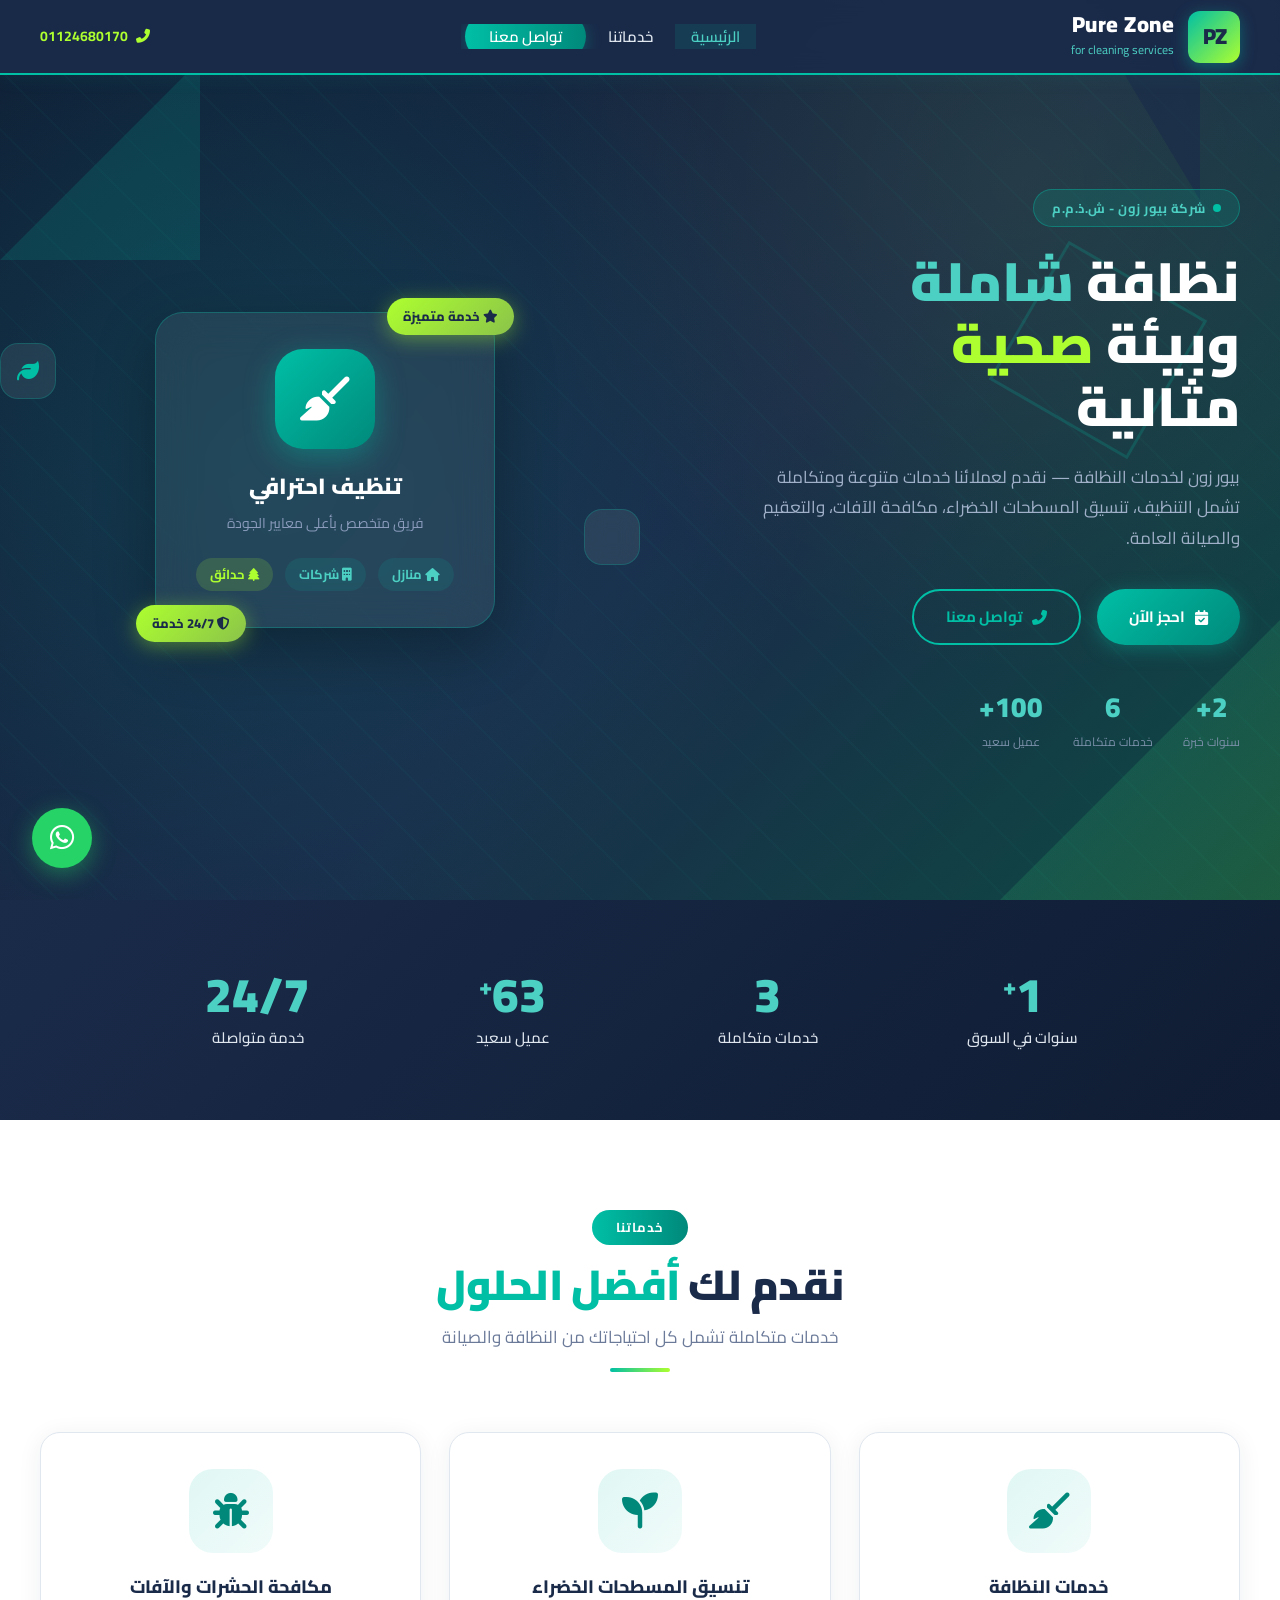
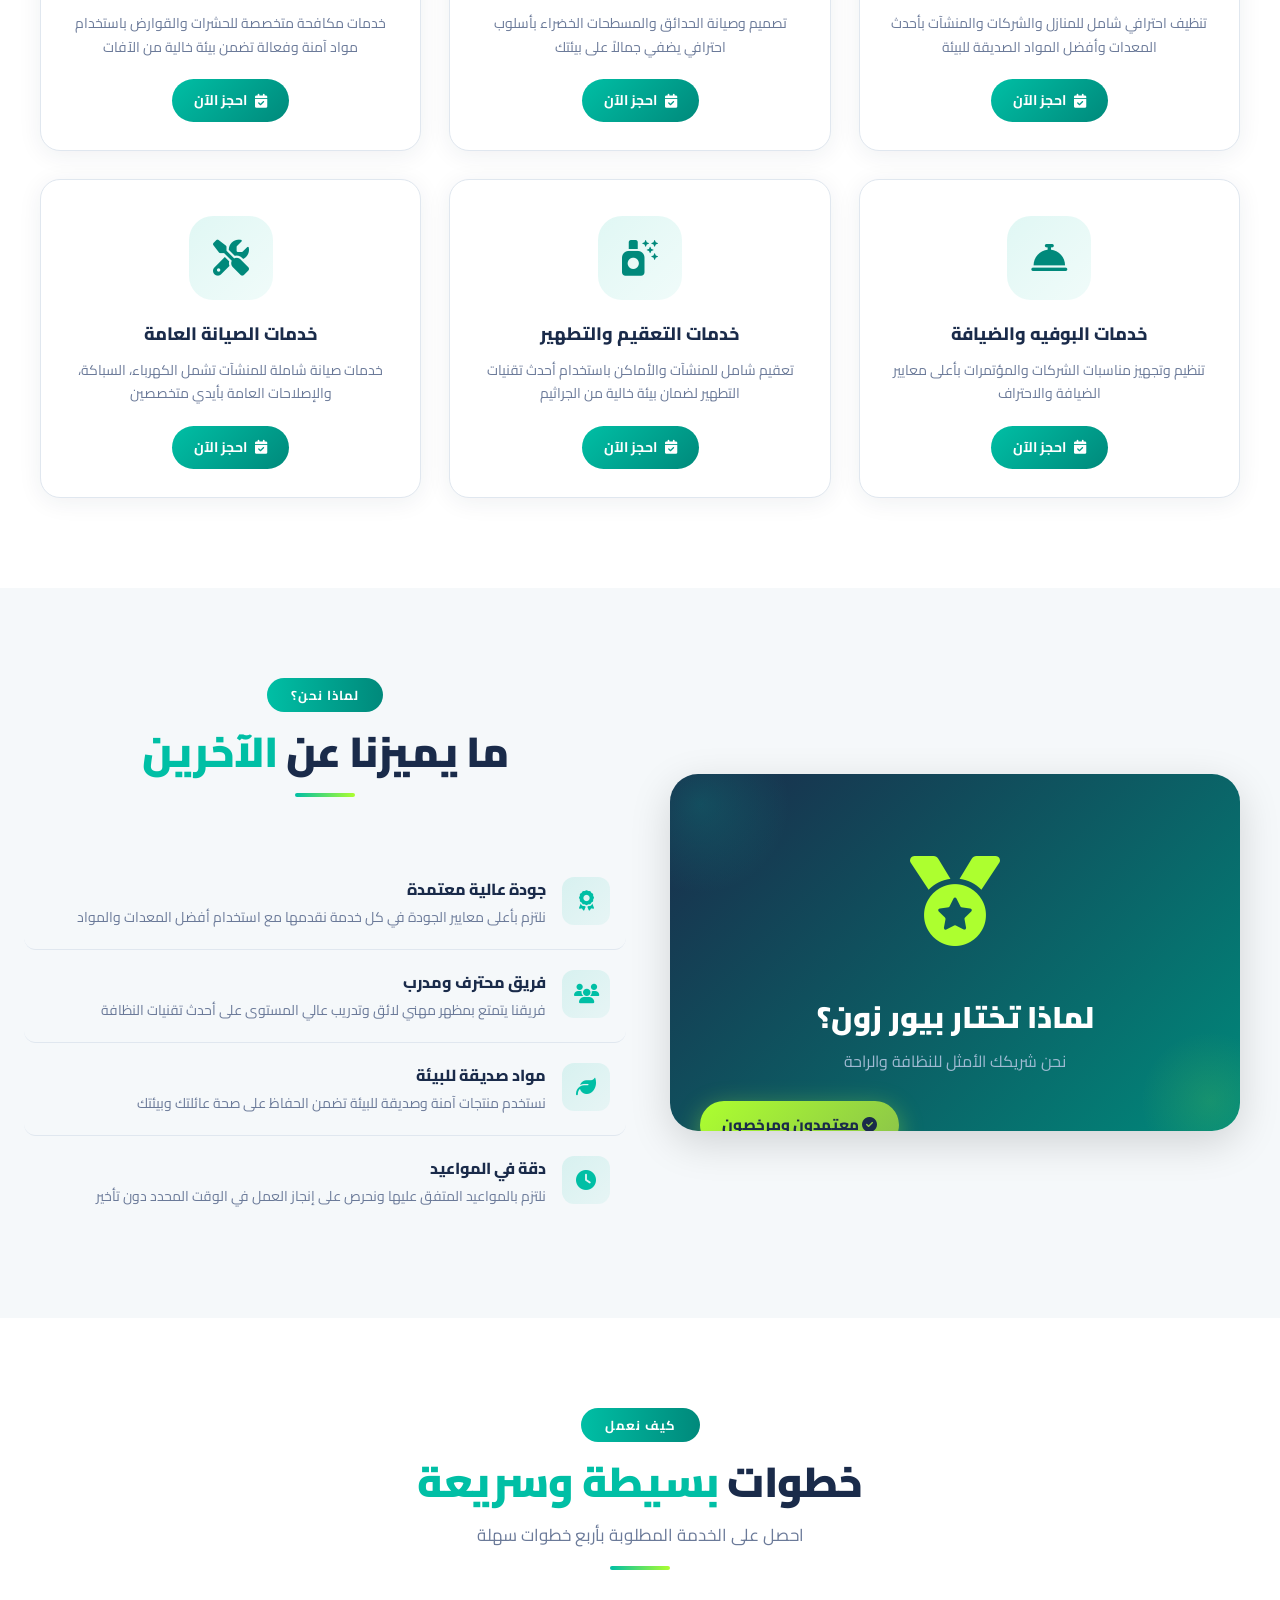
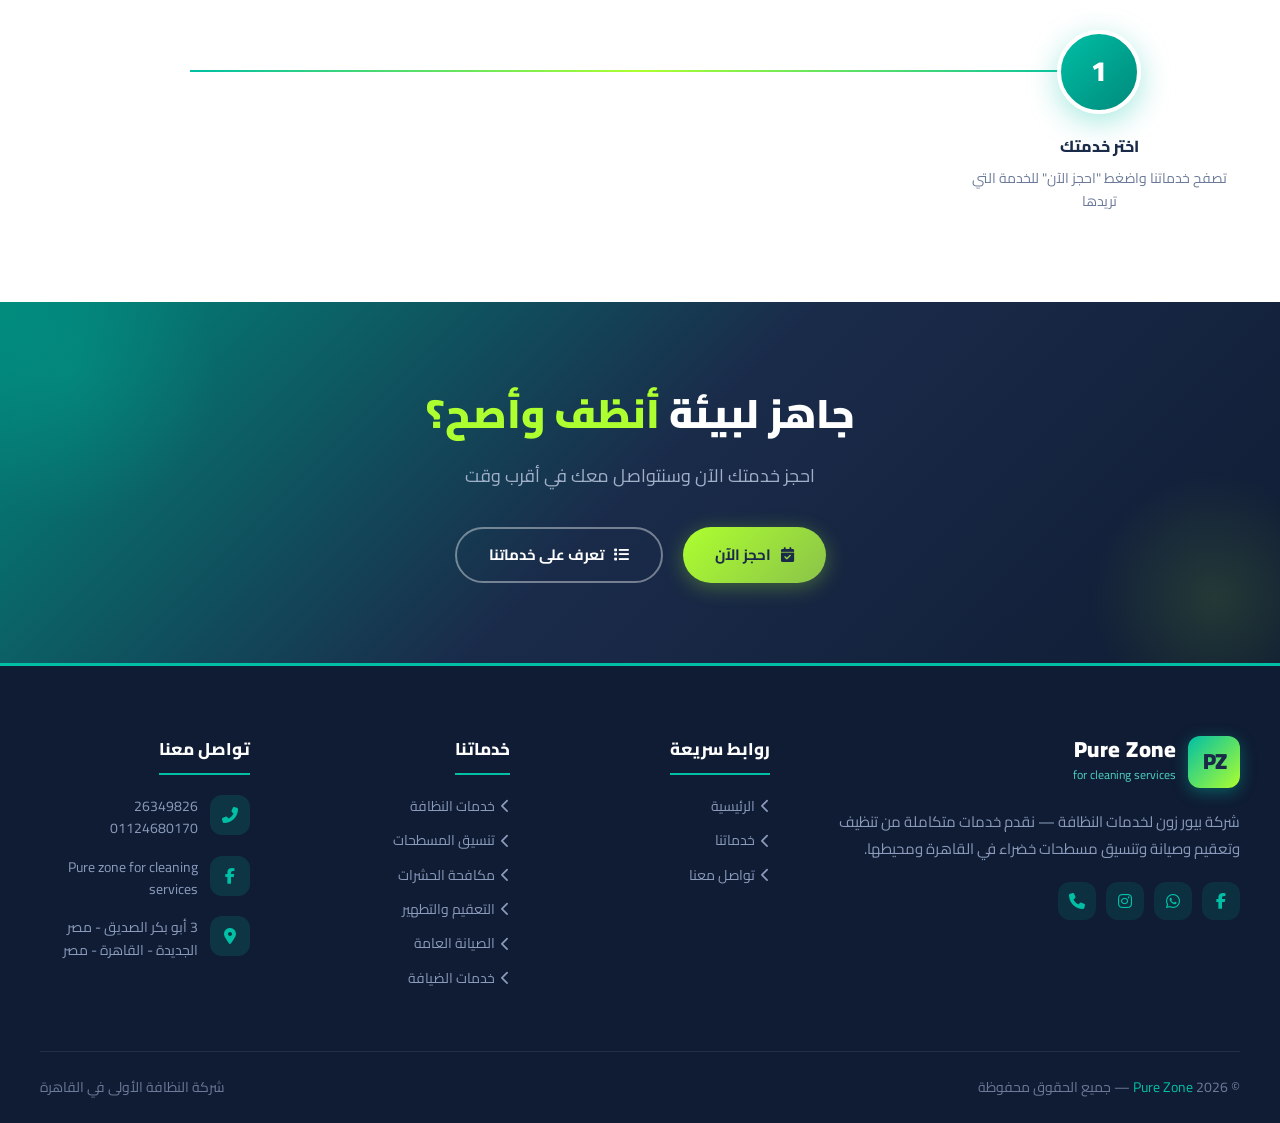
==== index.html @ e750362d "Add files via upload" ====
<!DOCTYPE html>
<html lang="ar" dir="rtl">
<head>
  <meta charset="UTF-8">
  <meta name="viewport" content="width=device-width, initial-scale=1.0">
  <title>بيور زون | لخدمات النظافة والتعقيم الشامل</title>
  <meta name="description" content="شركة بيور زون لخدمات النظافة - خدمات تنظيف، تعقيم، مكافحة حشرات، صيانة، وتنسيق مسطحات خضراء في القاهرة">
  <link rel="stylesheet" href="style.css">
  <link rel="stylesheet" href="https://cdnjs.cloudflare.com/ajax/libs/font-awesome/6.5.0/css/all.min.css">
</head>
<body>

  <!-- ===== NAVBAR ===== -->
  <nav class="navbar">
    <a href="index.html" class="navbar-brand">
      <div class="brand-logo">PZ</div>
      <div class="brand-text">
        <span class="name">Pure Zone</span>
        <span class="sub">for cleaning services</span>
      </div>
    </a>

    <ul class="nav-links">
      <li><a href="index.html">الرئيسية</a></li>
      <li><a href="#services">خدماتنا</a></li>
      <li><a href="https://wa.me/201019484929" class="nav-cta" target="_blank">تواصل معنا</a></li>
      <li class="nav-mobile-phone"><a href="tel:01124680170"><i class="fas fa-phone-alt"></i> 01124680170</a></li>
    </ul>

    <div class="nav-phone">
      <i class="fas fa-phone-alt"></i>
      <span>01124680170</span>
    </div>

    <div class="hamburger">
      <span></span><span></span><span></span>
    </div>
  </nav>

  <!-- ===== HERO ===== -->
  <section class="hero">
    <div class="hero-pattern"></div>
    <div class="hero-shape-1"></div>
    <div class="hero-shape-2"></div>
    <div class="hero-shape-3"></div>
    <div class="hero-shape-4"></div>

    <div class="hero-inner">
      <div class="hero-content">
        <div class="hero-badge animate-up">
          <span class="dot"></span>
          شركة بيور زون - ش.ذ.م.م
        </div>

        <h1 class="hero-title animate-up">
          نظافة <span class="highlight">شاملة</span><br>
          وبيئة <span class="lime">صحية</span><br>
          مثالية
        </h1>

        <p class="hero-desc animate-up">
          بيور زون لخدمات النظافة — نقدم لعملائنا خدمات متنوعة ومتكاملة تشمل
          التنظيف، تنسيق المسطحات الخضراء، مكافحة الآفات، والتعقيم والصيانة العامة.
        </p>

        <div class="hero-buttons animate-up">
          <a href="#services" class="btn btn-primary">
            <i class="fas fa-calendar-check"></i> احجز الآن
          </a>
          <a href="https://wa.me/201019484929" class="btn btn-outline">
            <i class="fas fa-phone-alt"></i> تواصل معنا
          </a>
        </div>

        <div class="hero-mini-stats animate-up">
          <div class="mini-stat">
            <div class="num"><span class="counter" data-target="2">0</span>+</div>
            <span class="lbl">سنوات خبرة</span>
          </div>
          <div class="mini-stat">
            <div class="num"><span class="counter" data-target="6">0</span></div>
            <span class="lbl">خدمات متكاملة</span>
          </div>
          <div class="mini-stat">
            <div class="num"><span class="counter" data-target="100">0</span>+</div>
            <span class="lbl">عميل سعيد</span>
          </div>
        </div>
      </div>

      <div class="hero-visual">
        <div class="hero-floating-icon" style="color:var(--teal)"><i class="fas fa-leaf"></i></div>
        <div class="hero-floating-icon" style="color:var(--lime)"><i class="fas fa-sparkles"></i></div>

        <div class="hero-card-main">
          <div class="hero-icon-main"><i class="fas fa-broom" style="color:var(--white)"></i></div>
          <h3>تنظيف احترافي</h3>
          <p>فريق متخصص بأعلى معايير الجودة</p>

          <div class="hero-badge-card top">
            <i class="fas fa-star"></i> خدمة متميزة
          </div>

          <div class="hero-card-tags">
            <span class="tag tag-teal"><i class="fas fa-house"></i> منازل</span>
            <span class="tag tag-teal"><i class="fas fa-building"></i> شركات</span>
            <span class="tag tag-lime"><i class="fas fa-tree"></i> حدائق</span>
          </div>

          <div class="hero-badge-card bottom">
            <i class="fas fa-shield-halved"></i> 24/7 خدمة
          </div>
        </div>
      </div>
    </div>
  </section>

  <!-- ===== STATS BAR ===== -->
  <div class="stats-bar">
    <div class="stats-grid">
      <div class="stat-item reveal">
        <div class="stat-num"><span class="counter" data-target="2">0</span><sup>+</sup></div>
        <div class="stat-label">سنوات في السوق</div>
      </div>
      <div class="stat-item reveal">
        <div class="stat-num"><span class="counter" data-target="6">0</span></div>
        <div class="stat-label">خدمات متكاملة</div>
      </div>
      <div class="stat-item reveal">
        <div class="stat-num"><span class="counter" data-target="100">0</span><sup>+</sup></div>
        <div class="stat-label">عميل سعيد</div>
      </div>
      <div class="stat-item reveal">
        <div class="stat-num">24/7</div>
        <div class="stat-label">خدمة متواصلة</div>
      </div>
    </div>
  </div>

  <!-- ===== SERVICES ===== -->
  <section class="section" id="services" style="scroll-margin-top: 80px">
    <div class="container">
      <div class="section-header">
        <span class="section-tag">خدماتنا</span>
        <h2>نقدم لك <span>أفضل الحلول</span></h2>
        <p>خدمات متكاملة تشمل كل احتياجاتك من النظافة والصيانة</p>
        <div class="divider"></div>
      </div>

      <div class="services-grid">

        <div class="service-card reveal">
          <div class="service-icon"><i class="fas fa-broom"></i></div>
          <h3>خدمات النظافة</h3>
          <p>تنظيف احترافي شامل للمنازل والشركات والمنشآت بأحدث المعدات وأفضل المواد الصديقة للبيئة</p>
          <div class="card-actions">
            <a href="order.html?service=cleaning" class="btn-book"><i class="fas fa-calendar-check"></i> احجز الآن</a>
          </div>
        </div>

        <div class="service-card reveal">
          <div class="service-icon"><i class="fas fa-seedling"></i></div>
          <h3>تنسيق المسطحات الخضراء</h3>
          <p>تصميم وصيانة الحدائق والمسطحات الخضراء بأسلوب احترافي يضفي جمالاً على بيئتك</p>
          <div class="card-actions">
            <a href="order.html?service=landscaping" class="btn-book"><i class="fas fa-calendar-check"></i> احجز الآن</a>
          </div>
        </div>

        <div class="service-card reveal">
          <div class="service-icon"><i class="fas fa-bug"></i></div>
          <h3>مكافحة الحشرات والآفات</h3>
          <p>خدمات مكافحة متخصصة للحشرات والقوارض باستخدام مواد آمنة وفعالة تضمن بيئة خالية من الآفات</p>
          <div class="card-actions">
            <a href="order.html?service=pest-control" class="btn-book"><i class="fas fa-calendar-check"></i> احجز الآن</a>
          </div>
        </div>

        <div class="service-card reveal">
          <div class="service-icon"><i class="fas fa-bell-concierge"></i></div>
          <h3>خدمات البوفيه والضيافة</h3>
          <p>تنظيم وتجهيز مناسبات الشركات والمؤتمرات بأعلى معايير الضيافة والاحتراف</p>
          <div class="card-actions">
            <a href="order.html?service=catering" class="btn-book"><i class="fas fa-calendar-check"></i> احجز الآن</a>
          </div>
        </div>

        <div class="service-card reveal">
          <div class="service-icon"><i class="fas fa-spray-can-sparkles"></i></div>
          <h3>خدمات التعقيم والتطهير</h3>
          <p>تعقيم شامل للمنشآت والأماكن باستخدام أحدث تقنيات التطهير لضمان بيئة خالية من الجراثيم</p>
          <div class="card-actions">
            <a href="order.html?service=sterilization" class="btn-book"><i class="fas fa-calendar-check"></i> احجز الآن</a>
          </div>
        </div>

        <div class="service-card reveal">
          <div class="service-icon"><i class="fas fa-screwdriver-wrench"></i></div>
          <h3>خدمات الصيانة العامة</h3>
          <p>خدمات صيانة شاملة للمنشآت تشمل الكهرباء، السباكة، والإصلاحات العامة بأيدي متخصصين</p>
          <div class="card-actions">
            <a href="order.html?service=maintenance" class="btn-book"><i class="fas fa-calendar-check"></i> احجز الآن</a>
          </div>
        </div>

      </div>

    </div>
  </section>

  <!-- ===== WHY US ===== -->
  <section class="section section-alt">
    <div class="container">
      <div class="why-grid">
        <div class="why-visual">
          <div class="why-img-box">
            <span class="why-big-icon"><i class="fas fa-medal" style="color:var(--lime)"></i></span>
            <h3>لماذا تختار بيور زون؟</h3>
            <p class="why-subtext">نحن شريكك الأمثل للنظافة والراحة</p>
            <div class="why-badge"><i class="fas fa-check-circle"></i> معتمدون ومرخصون</div>
          </div>
        </div>

        <div>
          <div class="section-header align-right mb-36">
            <span class="section-tag">لماذا نحن؟</span>
            <h2>ما يميزنا عن <span>الآخرين</span></h2>
            <div class="divider ml-auto mr-0"></div>
          </div>

          <ul class="why-features">
            <li class="why-feature-item reveal">
              <div class="why-feature-icon"><i class="fas fa-award"></i></div>
              <div class="why-feature-text">
                <h4>جودة عالية معتمدة</h4>
                <p>نلتزم بأعلى معايير الجودة في كل خدمة نقدمها مع استخدام أفضل المعدات والمواد</p>
              </div>
            </li>
            <li class="why-feature-item reveal">
              <div class="why-feature-icon"><i class="fas fa-users"></i></div>
              <div class="why-feature-text">
                <h4>فريق محترف ومدرب</h4>
                <p>فريقنا يتمتع بمظهر مهني لائق وتدريب عالي المستوى على أحدث تقنيات النظافة</p>
              </div>
            </li>
            <li class="why-feature-item reveal">
              <div class="why-feature-icon"><i class="fas fa-leaf"></i></div>
              <div class="why-feature-text">
                <h4>مواد صديقة للبيئة</h4>
                <p>نستخدم منتجات آمنة وصديقة للبيئة تضمن الحفاظ على صحة عائلتك وبيئتك</p>
              </div>
            </li>
            <li class="why-feature-item reveal">
              <div class="why-feature-icon"><i class="fas fa-clock"></i></div>
              <div class="why-feature-text">
                <h4>دقة في المواعيد</h4>
                <p>نلتزم بالمواعيد المتفق عليها ونحرص على إنجاز العمل في الوقت المحدد دون تأخير</p>
              </div>
            </li>
          </ul>
        </div>
      </div>
    </div>
  </section>

  <!-- ===== PROCESS ===== -->
  <section class="section">
    <div class="container">
      <div class="section-header">
        <span class="section-tag">كيف نعمل</span>
        <h2>خطوات <span>بسيطة وسريعة</span></h2>
        <p>احصل على الخدمة المطلوبة بأربع خطوات سهلة</p>
        <div class="divider"></div>
      </div>

      <div class="process-grid">
        <div class="process-step reveal">
          <div class="step-num">1</div>
          <h3>اختر خدمتك</h3>
          <p>تصفح خدماتنا واضغط "احجز الآن" للخدمة التي تريدها</p>
        </div>
        <div class="process-step reveal">
          <div class="step-num">2</div>
          <h3>أكمل بياناتك</h3>
          <p>أدخل بيانات التواصل والعنوان والوقت المفضل</p>
        </div>
        <div class="process-step reveal">
          <div class="step-num">3</div>
          <h3>أرسل طلبك</h3>
          <p>أرسل الطلب مباشرةً عبر واتساب بضغطة واحدة</p>
        </div>
        <div class="process-step reveal">
          <div class="step-num">4</div>
          <h3>نأتي إليك</h3>
          <p>يزور فريقنا موقعك وينفذ العمل بأعلى معايير الجودة</p>
        </div>
      </div>
    </div>
  </section>



  <!-- ===== CTA BANNER ===== -->
  <div class="cta-banner">
    <h2>جاهز لبيئة <span>أنظف وأصح؟</span></h2>
    <p>احجز خدمتك الآن وسنتواصل معك في أقرب وقت</p>
    <div class="cta-buttons">
      <a href="#services" class="btn btn-lime">
        <i class="fas fa-calendar-check"></i> احجز الآن
      </a>
      <a href="#services" class="btn btn-outline btn-outline-light">
        <i class="fas fa-list"></i> تعرف على خدماتنا
      </a>
    </div>
  </div>

  <!-- ===== FOOTER ===== -->
  <footer>
    <div class="footer-grid">
      <div class="footer-brand">
        <div class="logo-box">
          <div class="brand-logo">PZ</div>
          <div class="brand-text">
            <span class="name">Pure Zone</span>
            <span class="sub" style="color:var(--teal-light)">for cleaning services</span>
          </div>
        </div>
        <p>شركة بيور زون لخدمات النظافة — نقدم خدمات متكاملة من تنظيف وتعقيم وصيانة وتنسيق مسطحات خضراء في القاهرة ومحيطها.</p>
        <div class="social-links" style="margin-top:20px">
          <a href="https://www.facebook.com/purezone" aria-label="Facebook" target="_blank" rel="noopener"><i class="fab fa-facebook-f"></i></a>
          <a href="https://wa.me/201019484929" aria-label="WhatsApp" target="_blank"><i class="fab fa-whatsapp"></i></a>
          <a href="https://www.instagram.com/purezone" aria-label="Instagram" target="_blank" rel="noopener"><i class="fab fa-instagram"></i></a>
          <a href="tel:01124680170" aria-label="Phone"><i class="fas fa-phone"></i></a>
        </div>
      </div>

      <div>
        <div class="footer-heading">روابط سريعة</div>
        <ul class="footer-links">
          <li><a href="index.html"><i class="fas fa-chevron-left"></i> الرئيسية</a></li>
          <li><a href="#services"><i class="fas fa-chevron-left"></i> خدماتنا</a></li>
          <li><a href="https://wa.me/201019484929"><i class="fas fa-chevron-left"></i> تواصل معنا</a></li>
        </ul>
      </div>

      <div>
        <div class="footer-heading">خدماتنا</div>
        <ul class="footer-links">
          <li><a href="order.html?service=cleaning"><i class="fas fa-chevron-left"></i> خدمات النظافة</a></li>
          <li><a href="order.html?service=landscaping"><i class="fas fa-chevron-left"></i> تنسيق المسطحات</a></li>
          <li><a href="order.html?service=pest-control"><i class="fas fa-chevron-left"></i> مكافحة الحشرات</a></li>
          <li><a href="order.html?service=sterilization"><i class="fas fa-chevron-left"></i> التعقيم والتطهير</a></li>
          <li><a href="order.html?service=maintenance"><i class="fas fa-chevron-left"></i> الصيانة العامة</a></li>
          <li><a href="order.html?service=catering"><i class="fas fa-chevron-left"></i> خدمات الضيافة</a></li>
        </ul>
      </div>

      <div>
        <div class="footer-heading">تواصل معنا</div>
        <div class="footer-contact-item">
          <div class="icon"><i class="fas fa-phone-alt"></i></div>
          <div>
            <div>26349826</div>
            <div>01124680170</div>
          </div>
        </div>
        <div class="footer-contact-item">
          <div class="icon"><i class="fab fa-facebook-f"></i></div>
          <div>Pure zone for cleaning services</div>
        </div>
        <div class="footer-contact-item">
          <div class="icon"><i class="fas fa-map-marker-alt"></i></div>
          <div>3 أبو بكر الصديق - مصر الجديدة - القاهرة - مصر</div>
        </div>
      </div>
    </div>

    <div class="footer-bottom">
      <p>© 2026 <span>Pure Zone</span> — جميع الحقوق محفوظة</p>
      <p>شركة النظافة الأولى في القاهرة</p>
    </div>
  </footer>

  <!-- ===== WHATSAPP FLOAT BUTTON ===== -->
  <a href="https://wa.me/201019484929" class="whatsapp-float" target="_blank" aria-label="تواصل عبر واتساب">
    <i class="fab fa-whatsapp"></i>
  </a>

  <script src="index.js"></script>
</body>
</html>
---- style.css ----
/* ===== PURE ZONE — MAIN STYLESHEET ===== */
@import url('https://fonts.googleapis.com/css2?family=Cairo:wght@300;400;600;700;900&family=Tajawal:wght@300;400;500;700;900&display=swap');

/* ===== CSS VARIABLES ===== */
:root {
  --teal:        #00BFA5;
  --teal-dark:   #00897B;
  --teal-light:  #4DD0C4;
  --navy:        #1A2B4A;
  --navy-dark:   #0F1C33;
  --navy-light:  #243659;
  --lime:        #ADFF2F;
  --lime-dark:   #8BC34A;
  --white:       #FFFFFF;
  --gray-light:  #F5F8FA;
  --gray:        #E0E7EF;
  --gray-text:   #6B7A99;
  --dark-text:   #1A2B4A;
  --shadow:      0 8px 32px rgba(0,191,165,0.15);
  --shadow-navy: 0 8px 32px rgba(26,43,74,0.18);
  --radius:      20px;
  --radius-sm:   12px;
  --transition:  all 0.35s cubic-bezier(0.4,0,0.2,1);
}

/* ===== RESET ===== */
*, *::before, *::after { margin: 0; padding: 0; box-sizing: border-box; }

html { scroll-behavior: smooth; scroll-padding-top: 80px; }

body {
  font-family: 'Cairo', 'Tajawal', sans-serif;
  direction: rtl;
  background: var(--white);
  color: var(--dark-text);
  overflow-x: hidden;
  line-height: 1.6;
  -webkit-font-smoothing: antialiased;
  -moz-osx-font-smoothing: grayscale;
}

/* ===== GLOBAL HOVER EFFECTS ===== */
a, button, .btn, .service-card, .why-feature-item,
.social-links a, .whatsapp-float, .modal-close, .btn-copy, .btn-whatsapp-send {
  transition: var(--transition);
}

::selection {
  background: var(--teal);
  color: var(--white);
}

img { max-width: 100%; height: auto; display: block; }

/* ===== UTILITIES ===== */
.text-center { text-align: center; }
.mt-48       { margin-top: 48px; }
.mb-36       { margin-bottom: 36px; }
.align-right { text-align: right; }
.ml-auto     { margin-left: auto; }
.mr-0        { margin-right: 0; }

/* ===== SCROLLBAR ===== */
::-webkit-scrollbar       { width: 7px; }
::-webkit-scrollbar-track { background: var(--gray-light); }
::-webkit-scrollbar-thumb { background: var(--teal); border-radius: 10px; }
::-webkit-scrollbar-thumb:hover { background: var(--teal-dark); }

/* ===== FOCUS VISIBLE (accessibility) ===== */
:focus-visible {
  outline: 3px solid var(--teal);
  outline-offset: 2px;
  border-radius: 4px;
}

/* ===== NAVBAR ===== */
.navbar {
  position: fixed;
  inset: 0 0 auto 0;
  z-index: 1000;
  background: rgba(26,43,74,0.97);
  backdrop-filter: blur(12px);
  -webkit-backdrop-filter: blur(12px);
  border-bottom: 2px solid var(--teal);
  box-shadow: 0 2px 20px rgba(0,191,165,0.08);
  padding: 0 40px;
  height: 75px;
  display: flex;
  align-items: center;
  justify-content: space-between;
  transition: var(--transition);
}

.navbar.scrolled {
  height: 62px;
  background: rgba(15,28,51,0.99);
  box-shadow: var(--shadow-navy);
}

.navbar-brand {
  display: flex;
  align-items: center;
  gap: 14px;
  text-decoration: none;
}

.brand-logo {
  width: 52px;
  height: 52px;
  background: linear-gradient(135deg, var(--teal), var(--lime));
  border-radius: 12px;
  display: flex;
  align-items: center;
  justify-content: center;
  font-size: 22px;
  font-weight: 900;
  color: var(--navy);
  letter-spacing: -1px;
  box-shadow: 0 4px 16px rgba(0,191,165,0.4);
  flex-shrink: 0;
}

.brand-text          { color: var(--white); }
.brand-text .name    { font-size: 22px; font-weight: 900; letter-spacing: 0.5px; display: block; line-height: 1.1; }
.brand-text .sub     { font-size: 12px; color: var(--teal-light); font-weight: 400; }

.nav-links {
  display: flex;
  align-items: center;
  gap: 6px;
  list-style: none;
  overflow-x: auto;
  white-space: nowrap;
  scrollbar-width: none;
  -ms-overflow-style: none;
  cursor: grab;
  user-select: none;
  -webkit-user-select: none;
  padding: 0 4px;
}
.nav-links::-webkit-scrollbar { display: none; }
.nav-links.dragging { cursor: grabbing; scroll-behavior: auto; }
.nav-links.dragging a { pointer-events: none; }

.nav-links a {
  color: var(--gray);
  text-decoration: none;
  font-size: 15px;
  font-weight: 600;
  padding: 8px 16px;
  border-radius: 8px;
  transition: var(--transition);
  position: relative;
}

.nav-links a:hover,
.nav-links a.active {
  color: var(--teal-light);
  background: rgba(0,191,165,0.12);
}

/* Fixed: centering the active underline indicator */
.nav-links a.active::after {
  content: '';
  position: absolute;
  bottom: 2px;
  left: 50%;
  transform: translateX(-50%);
  width: 24px;
  height: 3px;
  background: var(--teal);
  border-radius: 2px;
}

.nav-cta {
  background: linear-gradient(90deg, var(--teal), var(--teal-dark)) !important;
  color: var(--white) !important;
  border-radius: 50px !important;
  padding: 9px 24px !important;
  box-shadow: 0 4px 16px rgba(0,191,165,0.3);
}
.nav-cta:hover {
  background: linear-gradient(90deg, var(--lime-dark), var(--teal)) !important;
  transform: scale(1.05);
}

.nav-phone {
  display: flex;
  align-items: center;
  gap: 8px;
  color: var(--lime);
  font-weight: 700;
  font-size: 14px;
}

.nav-mobile-phone { display: none; }

.hamburger {
  display: none;
  flex-direction: column;
  gap: 5px;
  cursor: pointer;
  padding: 8px;
  z-index: 1001;
}
.hamburger span {
  width: 26px;
  height: 3px;
  background: var(--teal);
  border-radius: 2px;
  transition: var(--transition);
  display: block;
}
.hamburger.active span:nth-child(1) { transform: translateY(8px) rotate(45deg); }
.hamburger.active span:nth-child(2) { opacity: 0; }
.hamburger.active span:nth-child(3) { transform: translateY(-8px) rotate(-45deg); }

/* ===== HERO ===== */
.hero {
  min-height: 100vh;
  background: linear-gradient(135deg, var(--navy-dark) 0%, var(--navy) 55%, #0D4A42 100%);
  display: flex;
  align-items: center;
  position: relative;
  overflow: hidden;
  padding: 100px 40px 60px;
}

.hero::before {
  content: '';
  position: absolute;
  inset: 0;
  background:
    radial-gradient(circle at 20% 50%, rgba(0,191,165,0.15) 0%, transparent 50%),
    radial-gradient(circle at 80% 20%, rgba(173,255,47,0.08) 0%, transparent 40%);
  pointer-events: none;
}

.hero-pattern {
  position: absolute;
  inset: 0;
  background-image: repeating-linear-gradient(
    45deg, transparent, transparent 40px,
    rgba(0,191,165,0.03) 40px, rgba(0,191,165,0.03) 42px
  );
  pointer-events: none;
}

.hero-shape-1 {
  position: absolute;
  top: 60px; left: 0;
  width: 0; height: 0;
  border-style: solid;
  border-width: 0 0 200px 200px;
  border-color: transparent transparent rgba(0,191,165,0.15) transparent;
}

.hero-shape-2 {
  position: absolute;
  top: 0; right: 80px;
  width: 0; height: 0;
  border-style: solid;
  border-width: 0 120px 200px 0;
  border-color: transparent rgba(26,43,74,0.6) transparent transparent;
}

.hero-shape-3 {
  position: absolute;
  bottom: 0; right: 0;
  width: 280px; height: 280px;
  background: linear-gradient(135deg, rgba(0,191,165,0.2), rgba(173,255,47,0.1));
  clip-path: polygon(100% 0, 100% 100%, 0 100%);
}

.hero-shape-4 {
  position: absolute;
  top: 30%; right: 8%;
  width: 160px; height: 160px;
  border: 3px solid rgba(0,191,165,0.2);
  transform: rotate(30deg);
  animation: float 6s ease-in-out infinite;
}

.hero-inner {
  max-width: 1200px;
  margin: 0 auto;
  display: grid;
  grid-template-columns: 1fr 1fr;
  gap: 60px;
  align-items: center;
  position: relative;
  z-index: 1;
  width: 100%;
}

.hero-badge {
  display: inline-flex;
  align-items: center;
  gap: 8px;
  background: rgba(0,191,165,0.15);
  border: 1px solid rgba(0,191,165,0.4);
  color: var(--teal-light);
  padding: 8px 18px;
  border-radius: 50px;
  font-size: 13px;
  font-weight: 700;
  margin-bottom: 24px;
  letter-spacing: 0.5px;
}

.hero-badge .dot {
  width: 8px; height: 8px;
  background: var(--teal);
  border-radius: 50%;
  animation: pulse 2s ease-in-out infinite;
}

.hero-title {
  font-size: 54px;
  font-weight: 900;
  color: var(--white);
  line-height: 1.15;
  margin-bottom: 24px;
}

.hero-title .highlight { color: var(--teal-light); }
.hero-title .lime      { color: var(--lime); }

.hero-desc {
  font-size: 17px;
  color: #A0B0C8;
  line-height: 1.8;
  margin-bottom: 36px;
  max-width: 500px;
}

.hero-buttons { display: flex; gap: 16px; flex-wrap: wrap; margin-bottom: 40px; }

.hero-mini-stats { display: flex; gap: 30px; flex-wrap: wrap; }

.mini-stat { text-align: center; }
.mini-stat .num { font-size: 28px; font-weight: 900; color: var(--teal-light); }
.mini-stat .lbl { font-size: 12px; color: #7A8FA8; display: block; margin-top: 2px; }

.hero-visual {
  position: relative;
  display: flex;
  justify-content: center;
  align-items: center;
}

.hero-card-main {
  background: rgba(255,255,255,0.07);
  backdrop-filter: blur(20px);
  -webkit-backdrop-filter: blur(20px);
  border: 1px solid rgba(0,191,165,0.3);
  border-radius: 28px;
  padding: 36px;
  width: 340px;
  text-align: center;
  position: relative;
  z-index: 2;
  box-shadow: 0 20px 60px rgba(0,0,0,0.3);
}

.hero-icon-main {
  width: 100px; height: 100px;
  background: linear-gradient(135deg, var(--teal), var(--teal-dark));
  border-radius: 28px;
  display: flex;
  align-items: center;
  justify-content: center;
  font-size: 44px;
  margin: 0 auto 20px;
  box-shadow: 0 8px 30px rgba(0,191,165,0.4);
  animation: float 4s ease-in-out infinite;
}

.hero-card-main h3 { font-size: 22px; font-weight: 900; color: var(--white); margin-bottom: 8px; }
.hero-card-main p  { color: #8A9BBC; font-size: 14px; line-height: 1.6; }

.hero-card-tags {
  margin-top: 24px;
  display: flex;
  gap: 12px;
  justify-content: center;
  flex-wrap: wrap;
}

.tag { padding: 6px 14px; border-radius: 20px; font-size: 13px; font-weight: 700; }
.tag-teal { background: rgba(0,191,165,0.12); color: var(--teal-light); }
.tag-lime { background: rgba(173,255,47,0.15); color: var(--lime); }

.hero-badge-card {
  position: absolute;
  background: linear-gradient(135deg, var(--lime), var(--lime-dark));
  color: var(--navy);
  font-weight: 800;
  font-size: 13px;
  padding: 8px 16px;
  border-radius: 50px;
  box-shadow: 0 4px 20px rgba(173,255,47,0.4);
}
.hero-badge-card.top    { top: -15px; right: -20px; }
.hero-badge-card.bottom { bottom: -15px; left: -20px; }

.hero-floating-icon {
  position: absolute;
  width: 56px; height: 56px;
  background: rgba(255,255,255,0.08);
  backdrop-filter: blur(10px);
  border: 1px solid rgba(0,191,165,0.25);
  border-radius: 18px;
  display: flex;
  align-items: center;
  justify-content: center;
  font-size: 22px;
}
.hero-floating-icon:nth-child(1) { top: 10%; left: -40px; animation: float 5s ease-in-out infinite; }
.hero-floating-icon:nth-child(2) { bottom: 20%; right: -30px; animation: float 4s ease-in-out infinite 1s; }

/* ===== SECTIONS ===== */
.section     { padding: 90px 40px; }
.section-alt { background: var(--gray-light); }
.section:target { animation: sectionGlow 0.8s ease; }
.container   { max-width: 1200px; margin: 0 auto; }

.section-header { text-align: center; margin-bottom: 60px; }

.section-tag {
  display: inline-block;
  background: linear-gradient(90deg, var(--teal), var(--teal-dark));
  color: var(--white);
  font-size: 13px;
  font-weight: 700;
  padding: 7px 24px;
  border-radius: 50px;
  margin-bottom: 16px;
  letter-spacing: 1px;
}

.section-header h2 { font-size: 42px; font-weight: 900; color: var(--navy); line-height: 1.15; letter-spacing: -0.5px; }
.section-header h2 span { color: var(--teal); }

.section-header p {
  font-size: 17px;
  color: var(--gray-text);
  margin-top: 14px;
  max-width: 600px;
  margin-left: auto;
  margin-right: auto;
  line-height: 1.7;
}

.divider {
  width: 60px;
  height: 4px;
  background: linear-gradient(90deg, var(--teal), var(--lime));
  border-radius: 2px;
  margin: 16px auto 0;
}

/* ===== SERVICES GRID ===== */
.services-grid {
  display: grid;
  grid-template-columns: repeat(3, 1fr);
  gap: 28px;
}

.service-card {
  background: var(--white);
  border-radius: var(--radius);
  padding: 36px 28px 28px;
  text-align: center;
  box-shadow: 0 4px 24px rgba(26,43,74,0.07);
  border: 1px solid var(--gray);
  transition: transform 0.4s cubic-bezier(0.34,1.56,0.64,1), box-shadow 0.4s ease, border-color 0.4s ease;
  position: relative;
  overflow: hidden;
  display: flex;
  flex-direction: column;
}

.service-card::before {
  content: '';
  position: absolute;
  top: 0; left: 0; right: 0;
  height: 4px;
  background: linear-gradient(90deg, var(--teal), var(--lime));
  transform: scaleX(0);
  transition: transform 0.5s cubic-bezier(0.34,1.56,0.64,1);
}

.service-card:hover {
  transform: translateY(-12px);
  box-shadow: 0 12px 40px rgba(0,191,165,0.18);
  border-color: var(--teal-light);
}

.service-card:hover::before { transform: scaleX(1); }

.service-icon {
  width: 84px; height: 84px;
  background: linear-gradient(135deg, rgba(0,191,165,0.12), rgba(0,191,165,0.06));
  border-radius: 24px;
  display: flex;
  align-items: center;
  justify-content: center;
  font-size: 36px;
  color: var(--teal-dark);
  margin: 0 auto 20px;
  transition: var(--transition);
}

.service-card:hover .service-icon {
  background: linear-gradient(135deg, var(--teal), var(--teal-dark));
  color: var(--white);
  box-shadow: 0 6px 24px rgba(0,191,165,0.35);
}

.service-card h3 { font-size: 18px; font-weight: 800; color: var(--navy); margin-bottom: 10px; }
.service-card p  { font-size: 14px; color: var(--gray-text); line-height: 1.7; flex: 1; }

/* Service Card Actions */
.card-actions {
  margin-top: 20px;
  display: flex;
  justify-content: center;
}

.btn-book {
  display: inline-flex;
  align-items: center;
  gap: 8px;
  background: linear-gradient(135deg, var(--teal), var(--teal-dark));
  color: var(--white);
  font-family: 'Cairo', sans-serif;
  font-size: 14px;
  font-weight: 700;
  padding: 10px 22px;
  border-radius: 50px;
  text-decoration: none;
  transition: transform 0.3s cubic-bezier(0.34,1.56,0.64,1), box-shadow 0.3s ease, background 0.3s ease;
  border: none;
  cursor: pointer;
  white-space: nowrap;
}

.btn-book:hover {
  background: linear-gradient(135deg, var(--lime-dark), var(--teal));
  color: var(--navy);
  transform: scale(1.06);
  box-shadow: 0 8px 28px rgba(0,191,165,0.45);
}

/* ===== WHY US ===== */
.why-grid { display: grid; grid-template-columns: 1fr 1fr; gap: 60px; align-items: center; }
.why-visual { position: relative; }

.why-img-box {
  background: linear-gradient(135deg, var(--navy), var(--teal-dark));
  border-radius: 28px;
  padding: 56px 44px;
  text-align: center;
  position: relative;
  overflow: hidden;
  box-shadow: 0 12px 40px rgba(0,0,0,0.15);
}

.why-img-box::before {
  content: '';
  position: absolute;
  top: -60px; left: -60px;
  width: 180px; height: 180px;
  background: radial-gradient(circle, rgba(0,191,165,0.2) 0%, transparent 70%);
  border-radius: 50%;
}

.why-img-box::after {
  content: '';
  position: absolute;
  bottom: -40px; right: -40px;
  width: 140px; height: 140px;
  background: radial-gradient(circle, rgba(173,255,47,0.12) 0%, transparent 70%);
  border-radius: 50%;
}

.why-big-icon { font-size: 90px; display: block; margin-bottom: 24px; position: relative; z-index: 1; animation: float 5s ease-in-out infinite; }
.why-img-box h3 { font-size: 30px; font-weight: 900; color: var(--white); position: relative; z-index: 1; line-height: 1.3; }
.why-subtext { color: #B0C4DE; margin-top: 12px; font-size: 16px; position: relative; z-index: 1; opacity: 0.9; }

.why-badge {
  position: absolute;
  background: linear-gradient(135deg, var(--lime), var(--lime-dark));
  color: var(--navy);
  font-weight: 800;
  font-size: 15px;
  padding: 12px 22px;
  border-radius: 50px;
  bottom: -18px; left: 30px;
  box-shadow: 0 6px 24px rgba(173,255,47,0.4);
  z-index: 2;
}

.why-features { list-style: none; }

.why-feature-item {
  display: flex;
  gap: 16px;
  align-items: flex-start;
  padding: 20px 16px;
  border-bottom: 1px solid var(--gray);
  border-radius: 12px;
  margin: 0 -16px;
  transition: background 0.3s ease;
}
.why-feature-item:last-child { border-bottom: none; }
.why-feature-item:hover { background: rgba(0,191,165,0.04); }

.why-feature-icon {
  width: 48px; height: 48px;
  background: linear-gradient(135deg, rgba(0,191,165,0.12), rgba(0,191,165,0.06));
  border-radius: 12px;
  display: flex;
  align-items: center;
  justify-content: center;
  font-size: 20px;
  flex-shrink: 0;
  color: var(--teal);
}

.why-feature-text h4 { font-size: 16px; font-weight: 800; color: var(--navy); margin-bottom: 4px; }
.why-feature-text p  { font-size: 14px; color: var(--gray-text); line-height: 1.6; }

/* ===== PROCESS ===== */
.process-grid {
  display: grid;
  grid-template-columns: repeat(4, 1fr);
  gap: 24px;
  position: relative;
}

.process-grid::before {
  content: '';
  position: absolute;
  top: 40px; left: 12.5%; right: 12.5%;
  height: 2px;
  background: linear-gradient(90deg, var(--teal), var(--lime), var(--teal));
  z-index: 0;
}

.process-step { text-align: center; position: relative; z-index: 1; }

.step-num {
  width: 84px; height: 84px;
  background: linear-gradient(135deg, var(--teal), var(--teal-dark));
  border-radius: 50%;
  display: flex;
  align-items: center;
  justify-content: center;
  font-size: 28px;
  font-weight: 900;
  color: var(--white);
  margin: 0 auto 20px;
  box-shadow: 0 8px 30px rgba(0,191,165,0.35);
  border: 4px solid var(--white);
}

.process-step h3 { font-size: 16px; font-weight: 800; color: var(--navy); margin-bottom: 8px; }
.process-step p  { font-size: 14px; color: var(--gray-text); line-height: 1.6; }

/* ===== STATS BAR ===== */
.stats-bar { background: linear-gradient(135deg, var(--navy), var(--navy-dark)); padding: 50px 40px; }

.stats-grid {
  display: grid;
  grid-template-columns: repeat(4, 1fr);
  gap: 20px;
  max-width: 1000px;
  margin: 0 auto;
  text-align: center;
}

.stat-item  { padding: 20px; }
.stat-num   { font-size: 48px; font-weight: 900; color: var(--teal-light); line-height: 1; }
.stat-num sup { font-size: 24px; }
.stat-label { color: var(--gray); font-size: 15px; margin-top: 8px; font-weight: 500; }

/* ===== CTA BANNER ===== */
.cta-banner {
  background: linear-gradient(135deg, var(--teal-dark) 0%, var(--navy) 50%, var(--navy-dark) 100%);
  padding: 80px 40px;
  text-align: center;
  position: relative;
  overflow: hidden;
}

.cta-banner::before {
  content: '';
  position: absolute;
  top: -80px; left: -80px;
  width: 300px; height: 300px;
  background: radial-gradient(circle, rgba(0,191,165,0.2) 0%, transparent 70%);
  border-radius: 50%;
}

.cta-banner::after {
  content: '';
  position: absolute;
  bottom: -60px; right: -60px;
  width: 250px; height: 250px;
  background: radial-gradient(circle, rgba(173,255,47,0.12) 0%, transparent 70%);
  border-radius: 50%;
}

.cta-banner h2       { font-size: 40px; font-weight: 900; color: var(--white); margin-bottom: 16px; position: relative; z-index: 1; }
.cta-banner h2 span  { color: var(--lime); }
.cta-banner p        { font-size: 18px; color: #A0B0C8; margin-bottom: 36px; position: relative; z-index: 1; }
.cta-buttons         { display: flex; justify-content: center; gap: 20px; flex-wrap: wrap; position: relative; z-index: 1; }

/* ===== BUTTONS ===== */
.btn {
  display: inline-flex;
  align-items: center;
  gap: 10px;
  padding: 14px 32px;
  border-radius: 50px;
  font-family: 'Cairo', sans-serif;
  font-size: 15px;
  font-weight: 700;
  cursor: pointer;
  text-decoration: none;
  transition: transform 0.3s cubic-bezier(0.34,1.56,0.64,1), box-shadow 0.3s ease, background 0.3s ease;
  border: none;
  outline: none;
}

.btn-large { font-size: 17px; padding: 16px 40px; }

.btn-primary {
  background: linear-gradient(135deg, var(--teal), var(--teal-dark));
  color: var(--white);
  box-shadow: 0 4px 20px rgba(0,191,165,0.35);
}
.btn-primary:hover {
  background: linear-gradient(135deg, var(--teal-dark), var(--navy));
  transform: scale(1.05);
  box-shadow: 0 8px 30px rgba(0,191,165,0.45);
}

.btn-outline {
  background: transparent;
  color: var(--teal);
  border: 2px solid var(--teal);
}
.btn-outline:hover {
  background: var(--teal);
  color: var(--white);
  transform: scale(1.05);
}
.btn-outline-light { color: var(--white); border-color: rgba(255,255,255,0.4); }

.btn-lime {
  background: linear-gradient(135deg, var(--lime), var(--lime-dark));
  color: var(--navy);
  box-shadow: 0 4px 20px rgba(173,255,47,0.3);
}
.btn-lime:hover {
  transform: scale(1.05);
  box-shadow: 0 8px 30px rgba(173,255,47,0.4);
}

/* ===== FOOTER ===== */
footer {
  background: var(--navy-dark);
  color: var(--white);
  padding: 70px 40px 0;
  border-top: 3px solid var(--teal);
}

.footer-grid {
  max-width: 1200px;
  margin: 0 auto;
  display: grid;
  grid-template-columns: 2fr 1fr 1fr 1fr;
  gap: 50px;
  padding-bottom: 50px;
}

.footer-brand .logo-box { display: flex; align-items: center; gap: 12px; margin-bottom: 20px; }
.footer-brand p { color: #8A9BBC; font-size: 15px; line-height: 1.8; }

.footer-heading {
  font-size: 17px;
  font-weight: 800;
  color: var(--white);
  margin-bottom: 20px;
  padding-bottom: 10px;
  border-bottom: 2px solid var(--teal);
  display: inline-block;
}

.footer-links { list-style: none; }
.footer-links li { margin-bottom: 12px; }
.footer-links a {
  color: #8A9BBC;
  text-decoration: none;
  font-size: 14px;
  transition: var(--transition);
  display: flex;
  align-items: center;
  gap: 6px;
}
.footer-links a:hover { color: var(--teal-light); padding-right: 4px; }

.footer-contact-item { display: flex; align-items: flex-start; gap: 12px; margin-bottom: 16px; color: #8A9BBC; font-size: 14px; line-height: 1.6; }
.footer-contact-item .icon {
  width: 40px; height: 40px;
  background: rgba(0,191,165,0.15);
  border-radius: 12px;
  display: flex;
  align-items: center;
  justify-content: center;
  color: var(--teal);
  font-size: 16px;
  flex-shrink: 0;
}

.footer-bottom {
  border-top: 1px solid rgba(255,255,255,0.08);
  padding: 24px 0;
  display: flex;
  justify-content: space-between;
  align-items: center;
  max-width: 1200px;
  margin: 0 auto;
}
.footer-bottom p       { color: #6B7A99; font-size: 14px; }
.footer-bottom p span  { color: var(--teal); }

.social-links { display: flex; gap: 10px; }
.social-links a {
  width: 38px; height: 38px;
  background: rgba(0,191,165,0.12);
  border-radius: 8px;
  display: flex;
  align-items: center;
  justify-content: center;
  color: var(--teal);
  font-size: 16px;
  text-decoration: none;
  transition: var(--transition);
}
.social-links a {
  border-radius: 12px;
}
.social-links a:hover { background: var(--teal); color: var(--white); transform: translateY(-4px) scale(1.05); }

/* ===== WHATSAPP FLOATING BUTTON ===== */
.whatsapp-float {
  position: fixed;
  bottom: 32px;
  left: 32px;
  width: 60px;
  height: 60px;
  background: #25D366;
  border-radius: 50%;
  display: flex;
  align-items: center;
  justify-content: center;
  font-size: 28px;
  color: var(--white);
  text-decoration: none;
  box-shadow: 0 6px 24px rgba(37,211,102,0.45);
  z-index: 999;
  transition: var(--transition);
  animation: pulse-green 3s ease-in-out infinite;
}

.whatsapp-float:hover {
  transform: scale(1.12);
  box-shadow: 0 10px 32px rgba(37,211,102,0.55);
}

/* ===== ANIMATIONS ===== */
@keyframes fadeInUp  { from { opacity: 0; transform: translateY(30px); } to { opacity: 1; transform: translateY(0); } }
@keyframes pulse     { 0%,100% { transform: scale(1); } 50% { transform: scale(1.1); } }
@keyframes float     { 0%,100% { transform: translateY(0); } 50% { transform: translateY(-12px); } }
@keyframes pulse-green { 0%,100% { box-shadow: 0 6px 24px rgba(37,211,102,0.45); } 50% { box-shadow: 0 6px 40px rgba(37,211,102,0.7); } }
@keyframes modalIn   { from { opacity: 0; transform: translateY(30px) scale(0.95); } to { opacity: 1; transform: translateY(0) scale(1); } }
@keyframes sectionGlow {
  0%   { box-shadow: inset 0 0 0 0 rgba(0,191,165,0); }
  50%  { box-shadow: inset 0 0 60px 20px rgba(0,191,165,0.06); }
  100% { box-shadow: inset 0 0 0 0 rgba(0,191,165,0); }
}

.animate-up { animation: fadeInUp 0.7s ease forwards; }

/* ===== SCROLL REVEAL (set by JS) ===== */
/* reveal initial state is set in JS */


/* ============================================================
   ORDER PAGE STYLES
   ============================================================ */

/* Order Hero */
.order-hero {
  background: linear-gradient(135deg, var(--navy-dark) 0%, var(--navy) 60%, #0D4A42 100%);
  padding: 120px 40px 70px;
  text-align: center;
  position: relative;
  overflow: hidden;
}

.order-hero::before {
  content: '';
  position: absolute;
  inset: 0;
  background: radial-gradient(circle at 50% 50%, rgba(0,191,165,0.18) 0%, transparent 60%);
  pointer-events: none;
}

.order-hero-inner { position: relative; z-index: 1; max-width: 700px; margin: 0 auto; }

.order-breadcrumb {
  display: flex;
  align-items: center;
  justify-content: center;
  gap: 8px;
  color: var(--teal-light);
  font-size: 13px;
  font-weight: 600;
  margin-bottom: 24px;
  opacity: 0.85;
}
.order-breadcrumb a { color: inherit; text-decoration: none; }
.order-breadcrumb a:hover { color: var(--lime); }
.order-breadcrumb i { font-size: 10px; }

.order-service-badge {
  display: inline-flex;
  align-items: center;
  gap: 10px;
  background: rgba(173,255,47,0.15);
  border: 1px solid rgba(173,255,47,0.4);
  color: var(--lime);
  padding: 10px 22px;
  border-radius: 50px;
  font-size: 15px;
  font-weight: 800;
  margin-bottom: 20px;
}

.order-hero h1 {
  font-size: 44px;
  font-weight: 900;
  color: var(--white);
  line-height: 1.2;
  margin-bottom: 14px;
}
.order-hero h1 span { color: var(--teal-light); }

.order-hero p { font-size: 17px; color: #A0B0C8; line-height: 1.7; }



/* Order Layout */
.order-section { padding: 60px 40px 80px; background: var(--gray-light); }

.order-layout {
  max-width: 1100px;
  margin: 0 auto;
  display: grid;
  grid-template-columns: 360px 1fr;
  gap: 36px;
  align-items: start;
}

/* Order Info Sidebar */
.order-info-card {
  background: var(--white);
  border-radius: var(--radius);
  padding: 36px;
  box-shadow: 0 4px 24px rgba(26,43,74,0.08);
  border: 1px solid var(--gray);
  position: sticky;
  top: 100px;
}

.order-info-card h3 {
  font-size: 18px;
  font-weight: 900;
  color: var(--navy);
  margin-bottom: 20px;
  padding-bottom: 16px;
  border-bottom: 2px solid var(--gray);
}

.selected-service-display {
  background: linear-gradient(135deg, var(--navy), var(--navy-light));
  border-radius: 12px;
  padding: 20px;
  text-align: center;
  margin-bottom: 24px;
}

.selected-service-icon {
  width: 64px; height: 64px;
  background: linear-gradient(135deg, var(--teal), var(--teal-dark));
  border-radius: 16px;
  display: flex;
  align-items: center;
  justify-content: center;
  font-size: 28px;
  color: var(--white);
  margin: 0 auto 12px;
  box-shadow: 0 6px 20px rgba(0,191,165,0.4);
}

.selected-service-display h4 { font-size: 15px; font-weight: 800; color: var(--white); margin-bottom: 4px; }
.selected-service-display p  { font-size: 12px; color: #8A9BBC; }

.order-benefits-list { list-style: none; }

.order-benefit {
  display: flex;
  align-items: flex-start;
  gap: 12px;
  padding: 12px 0;
  border-bottom: 1px solid var(--gray-light);
  font-size: 14px;
  color: var(--gray-text);
}
.order-benefit:last-child { border-bottom: none; }

.order-benefit i { color: var(--teal); font-size: 16px; margin-top: 1px; flex-shrink: 0; }

.order-contact-note {
  margin-top: 20px;
  background: rgba(0,191,165,0.08);
  border: 1px solid rgba(0,191,165,0.2);
  border-radius: 10px;
  padding: 14px 16px;
  font-size: 13px;
  color: var(--teal-dark);
  display: flex;
  align-items: center;
  gap: 10px;
  font-weight: 600;
}

/* Order Form Card */
.order-form-card {
  background: var(--white);
  border-radius: 24px;
  padding: 44px;
  box-shadow: 0 4px 24px rgba(26,43,74,0.08);
  border: 1px solid var(--gray);
}

.order-form-card h2 {
  font-size: 26px;
  font-weight: 900;
  color: var(--navy);
  margin-bottom: 6px;
}

.order-form-card .form-subtitle {
  font-size: 14px;
  color: var(--gray-text);
  margin-bottom: 32px;
}

.form-row {
  display: grid;
  grid-template-columns: 1fr 1fr;
  gap: 20px;
}

.form-group {
  margin-bottom: 22px;
  display: flex;
  flex-direction: column;
}

.form-group label {
  font-size: 14px;
  font-weight: 700;
  color: var(--navy);
  margin-bottom: 8px;
  display: flex;
  align-items: center;
  gap: 6px;
}

.form-group label i { color: var(--teal); font-size: 14px; }
.form-group label .optional { font-size: 12px; color: var(--gray-text); font-weight: 400; margin-right: auto; }

.form-group input,
.form-group textarea,
.form-group select {
  width: 100%;
  padding: 14px 18px;
  border: 2px solid var(--gray);
  border-radius: 14px;
  font-family: 'Cairo', sans-serif;
  font-size: 15px;
  color: var(--dark-text);
  background: var(--white);
  transition: border-color 0.25s ease, box-shadow 0.25s ease;
  outline: none;
  direction: rtl;
}

.form-group input:focus,
.form-group textarea:focus,
.form-group select:focus {
  border-color: var(--teal);
  box-shadow: 0 0 0 4px rgba(0,191,165,0.12);
}

.form-group input:hover,
.form-group textarea:hover,
.form-group select:hover {
  border-color: var(--teal-light);
}

.form-group input.error,
.form-group textarea.error {
  border-color: #e53e3e;
  box-shadow: 0 0 0 4px rgba(229,62,62,0.1);
}

.form-group textarea { resize: vertical; min-height: 100px; }

.form-group .area-wrapper { position: relative; }
.form-group .area-wrapper input { padding-left: 60px; }
.form-group .area-unit {
  position: absolute;
  left: 0; top: 0; bottom: 0;
  width: 52px;
  background: var(--gray-light);
  border-right: 2px solid var(--gray);
  border-radius: 0 14px 14px 0;
  display: flex;
  align-items: center;
  justify-content: center;
  font-size: 13px;
  font-weight: 700;
  color: var(--gray-text);
}

.field-error {
  font-size: 12px;
  color: #e53e3e;
  margin-top: 6px;
  display: flex;
  align-items: center;
  gap: 4px;
  min-height: 18px;
}

/* Service selector emphasis */
#serviceSelectorGroup {
  background: linear-gradient(135deg, rgba(0,191,165,0.06), rgba(0,191,165,0.02));
  border: 2px dashed var(--teal-light);
  border-radius: var(--radius);
  padding: 20px;
  margin-bottom: 24px;
}

.btn-submit-order {
  width: 100%;
  padding: 16px;
  background: linear-gradient(135deg, var(--teal), var(--teal-dark));
  color: var(--white);
  font-family: 'Cairo', sans-serif;
  font-size: 18px;
  font-weight: 800;
  border: none;
  border-radius: 50px;
  cursor: pointer;
  transition: transform 0.3s cubic-bezier(0.34,1.56,0.64,1), box-shadow 0.3s ease, background 0.3s ease;
  display: flex;
  align-items: center;
  justify-content: center;
  gap: 10px;
  margin-top: 10px;
  box-shadow: 0 6px 24px rgba(0,191,165,0.35);
}

.btn-submit-order:hover {
  background: linear-gradient(135deg, var(--teal-dark), var(--navy));
  transform: scale(1.02);
  box-shadow: 0 12px 36px rgba(0,191,165,0.5);
}

/* ===== SUMMARY MODAL ===== */
.modal-overlay {
  position: fixed;
  inset: 0;
  background: rgba(15,28,51,0.85);
  backdrop-filter: blur(6px);
  -webkit-backdrop-filter: blur(6px);
  z-index: 2000;
  display: flex;
  align-items: center;
  justify-content: center;
  padding: 20px;
  opacity: 0;
  pointer-events: none;
  transition: opacity 0.3s ease;
}

.modal-overlay.active {
  opacity: 1;
  pointer-events: all;
}

.modal-card {
  background: var(--white);
  border-radius: 28px;
  width: 100%;
  max-width: 560px;
  max-height: 90vh;
  overflow-y: auto;
  box-shadow: 0 30px 80px rgba(0,0,0,0.4);
  transform: translateY(30px) scale(0.95);
  transition: transform 0.35s cubic-bezier(0.34,1.56,0.64,1);
  position: relative;
}

.modal-overlay.active .modal-card {
  transform: translateY(0) scale(1);
}

.modal-header {
  background: linear-gradient(135deg, var(--navy), var(--teal-dark));
  padding: 28px 36px 24px;
  border-radius: 28px 28px 0 0;
  position: relative;
}

.modal-header h2 { font-size: 22px; font-weight: 900; color: var(--white); margin-bottom: 4px; }
.modal-header p  { font-size: 14px; color: rgba(255,255,255,0.65); }

.modal-close {
  position: absolute;
  top: 20px;
  left: 20px;
  width: 36px; height: 36px;
  background: rgba(255,255,255,0.15);
  border: none;
  border-radius: 50%;
  color: var(--white);
  font-size: 18px;
  cursor: pointer;
  display: flex;
  align-items: center;
  justify-content: center;
  transition: var(--transition);
}
.modal-close:hover { background: rgba(255,255,255,0.3); }

.modal-body { padding: 28px 36px; }

.summary-block {
  background: var(--gray-light);
  border: 1px solid var(--gray);
  border-radius: 12px;
  padding: 20px 24px;
  font-size: 15px;
  line-height: 2;
  color: var(--dark-text);
  direction: ltr;
  text-align: left;
  white-space: pre-line;
  font-family: 'Courier New', Courier, monospace;
  word-break: break-word;
  max-height: 280px;
  overflow-y: auto;
}

.modal-footer { padding: 0 36px 28px; display: flex; gap: 14px; flex-wrap: wrap; }

.btn-copy {
  flex: 1;
  padding: 13px 20px;
  background: var(--navy);
  color: var(--white);
  font-family: 'Cairo', sans-serif;
  font-size: 15px;
  font-weight: 700;
  border: none;
  border-radius: var(--radius-sm);
  cursor: pointer;
  display: flex;
  align-items: center;
  justify-content: center;
  gap: 8px;
  transition: var(--transition);
}
.btn-copy:hover { background: var(--navy-light); transform: translateY(-2px); }
.btn-copy.copied { background: var(--teal-dark); }

.btn-whatsapp-send {
  flex: 1;
  padding: 13px 20px;
  background: linear-gradient(135deg, #25D366, #128C7E);
  color: var(--white);
  font-family: 'Cairo', sans-serif;
  font-size: 15px;
  font-weight: 700;
  border: none;
  border-radius: var(--radius-sm);
  cursor: pointer;
  display: flex;
  align-items: center;
  justify-content: center;
  gap: 8px;
  text-decoration: none;
  transition: var(--transition);
}
.btn-whatsapp-send:hover { transform: translateY(-2px); box-shadow: 0 8px 24px rgba(37,211,102,0.4); }

/* Copied toast notification */
.toast-notification {
  position: fixed;
  bottom: 30px;
  right: 30px;
  background: var(--teal-dark);
  color: var(--white);
  padding: 14px 24px;
  border-radius: 10px;
  font-size: 15px;
  font-weight: 700;
  font-family: 'Cairo', sans-serif;
  box-shadow: 0 8px 24px rgba(0,0,0,0.2);
  z-index: 3000;
  display: flex;
  align-items: center;
  gap: 10px;
  transform: translateY(80px);
  opacity: 0;
  transition: all 0.4s cubic-bezier(0.34,1.56,0.64,1);
  pointer-events: none;
}

.toast-notification.show { transform: translateY(0); opacity: 1; }

/* ===== RESPONSIVE ===== */
@media (max-width: 1024px) {
  .order-layout { grid-template-columns: 1fr; }
  .order-info-card { position: static; }
}

@media (max-width: 900px) {
  .hamburger { display: flex; }

  .nav-links {
    position: fixed;
    top: 75px; left: 0; right: 0;
    background: var(--navy-dark);
    flex-direction: column;
    padding: 30px;
    gap: 8px;
    transform: translateY(-120%);
    transition: var(--transition);
    border-bottom: 2px solid var(--teal);
    visibility: hidden;
    pointer-events: none;
    white-space: normal;
    overflow: visible;
  }
  .nav-links.open {
    transform: translateY(0);
    visibility: visible;
    pointer-events: auto;
  }
  .nav-links a { width: 100%; text-align: center; font-size: 17px; }
  .nav-phone { display: none; }
  .nav-mobile-phone { display: block; list-style: none; margin-top: 8px; }
  .nav-mobile-phone a {
    color: var(--lime) !important;
    font-size: 16px !important;
    display: flex;
    align-items: center;
    justify-content: center;
    gap: 8px;
  }
  .nav-mobile-phone a i { font-size: 18px; }

  /* Mobile menu backdrop */
  .nav-backdrop {
    position: fixed;
    inset: 0;
    z-index: 999;
    background: rgba(0,0,0,0.5);
    opacity: 0;
    visibility: hidden;
    transition: opacity 0.3s ease, visibility 0.3s ease;
    backdrop-filter: blur(4px);
    -webkit-backdrop-filter: blur(4px);
  }
  .nav-backdrop.show {
    opacity: 1;
    visibility: visible;
  }

  .hero-inner { grid-template-columns: 1fr; text-align: center; }
  .hero-visual { display: none; }
  .hero-title { font-size: 36px; }
  .hero-buttons { justify-content: center; }
  .hero-mini-stats { justify-content: center; }

  .services-grid { grid-template-columns: 1fr; }

  .why-grid { grid-template-columns: 1fr; }
  .why-visual { display: none; }
  .align-right { text-align: center; }
  .ml-auto.mr-0 { margin: 16px auto 0 !important; }

  .process-grid { grid-template-columns: 1fr 1fr; }
  .process-grid::before { display: none; }

  .stats-grid { grid-template-columns: repeat(2, 1fr); }
  .footer-grid { grid-template-columns: 1fr 1fr; gap: 36px; }

  .section { padding: 60px 20px; }
  .navbar  { padding: 0 20px; }

  .order-hero { padding: 110px 20px 50px; }
  .order-hero h1 { font-size: 32px; }
  .order-section { padding: 40px 20px 60px; }
  .order-form-card { padding: 28px 22px; }
  .form-row { grid-template-columns: 1fr; }
  .modal-body { padding: 20px 22px; }
  .modal-footer { padding: 0 22px 22px; flex-direction: column; }
  .modal-header { padding: 24px 22px 20px; }
}

@media (max-width: 600px) {
  .footer-grid { grid-template-columns: 1fr; }
  .footer-bottom { flex-direction: column; gap: 16px; text-align: center; }
  .process-grid { grid-template-columns: 1fr; }
  .cta-banner h2 { font-size: 28px; }
  .section-header h2 { font-size: 30px; }
  .btn-book { justify-content: center; }
  .hero-title { font-size: 32px; }
  .why-img-box { padding: 40px 24px; }
  .why-img-box h3 { font-size: 24px; }
  .why-big-icon { font-size: 70px; }
}
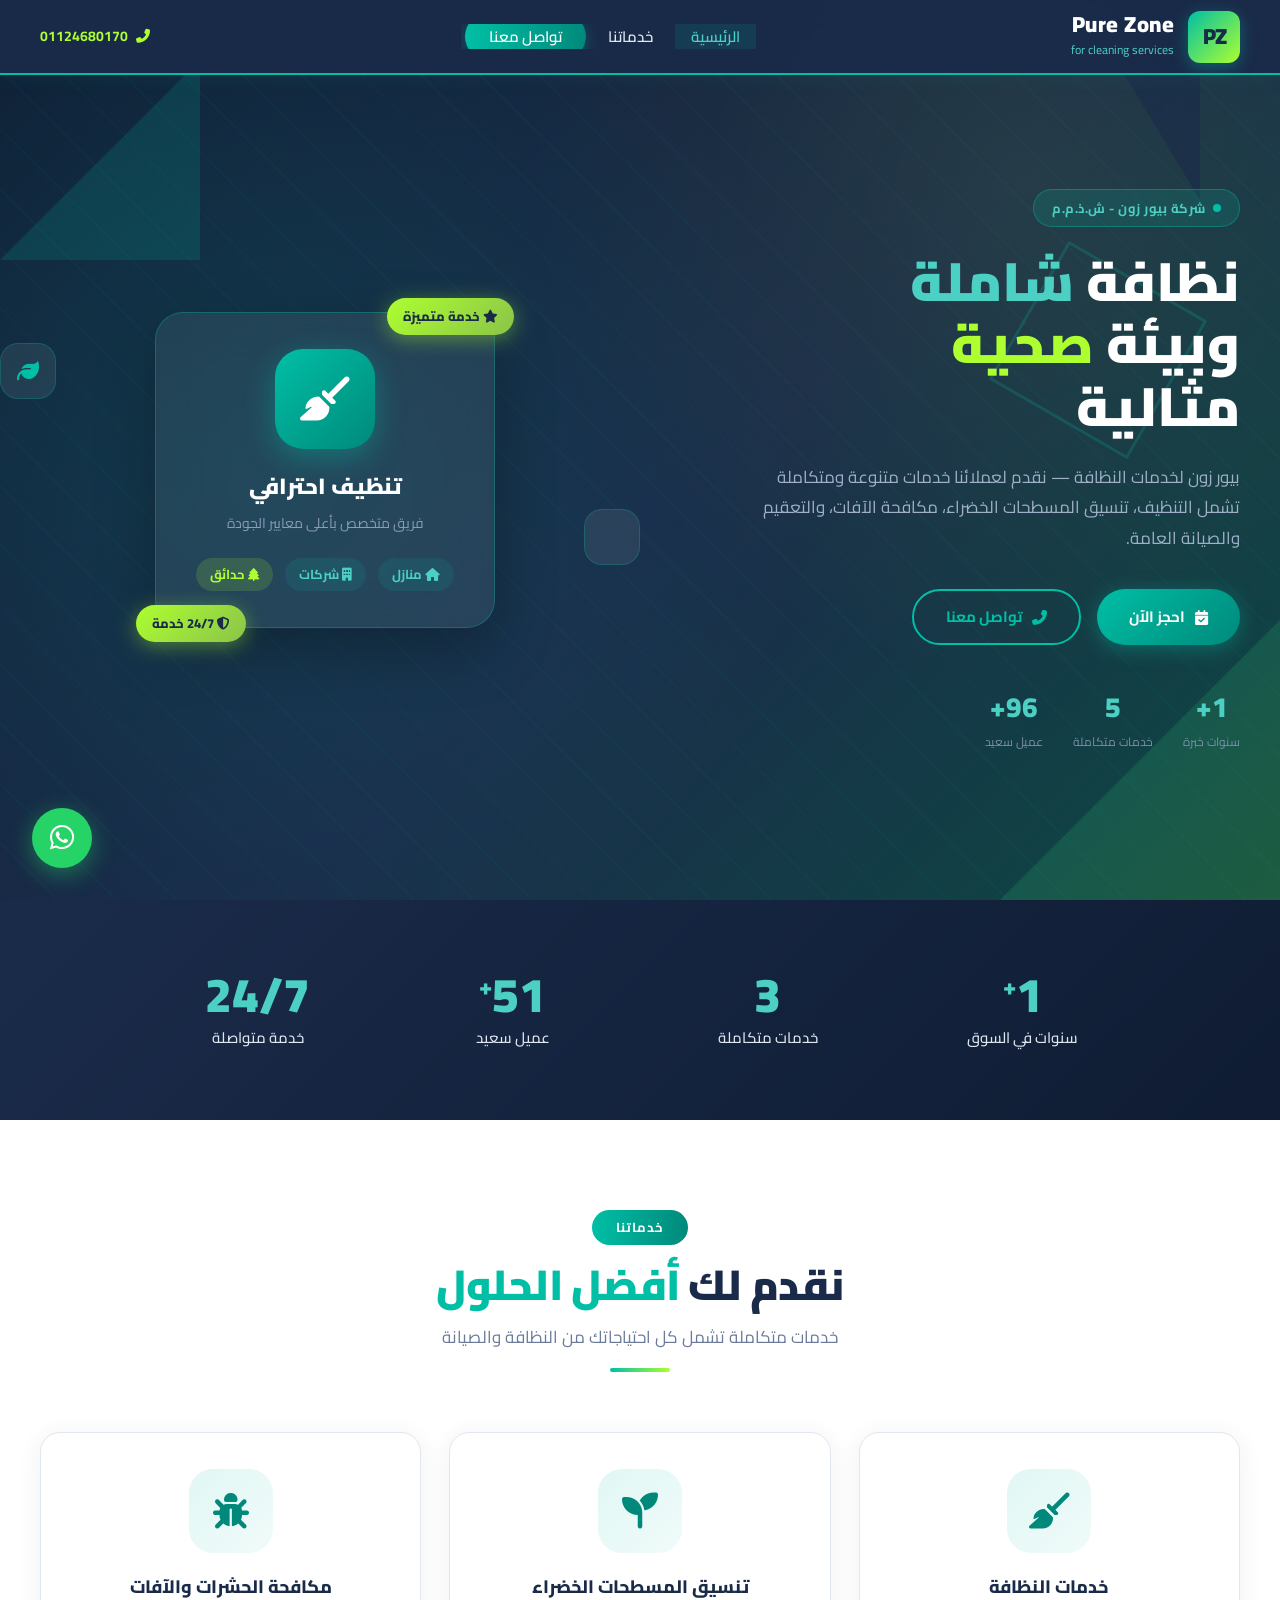
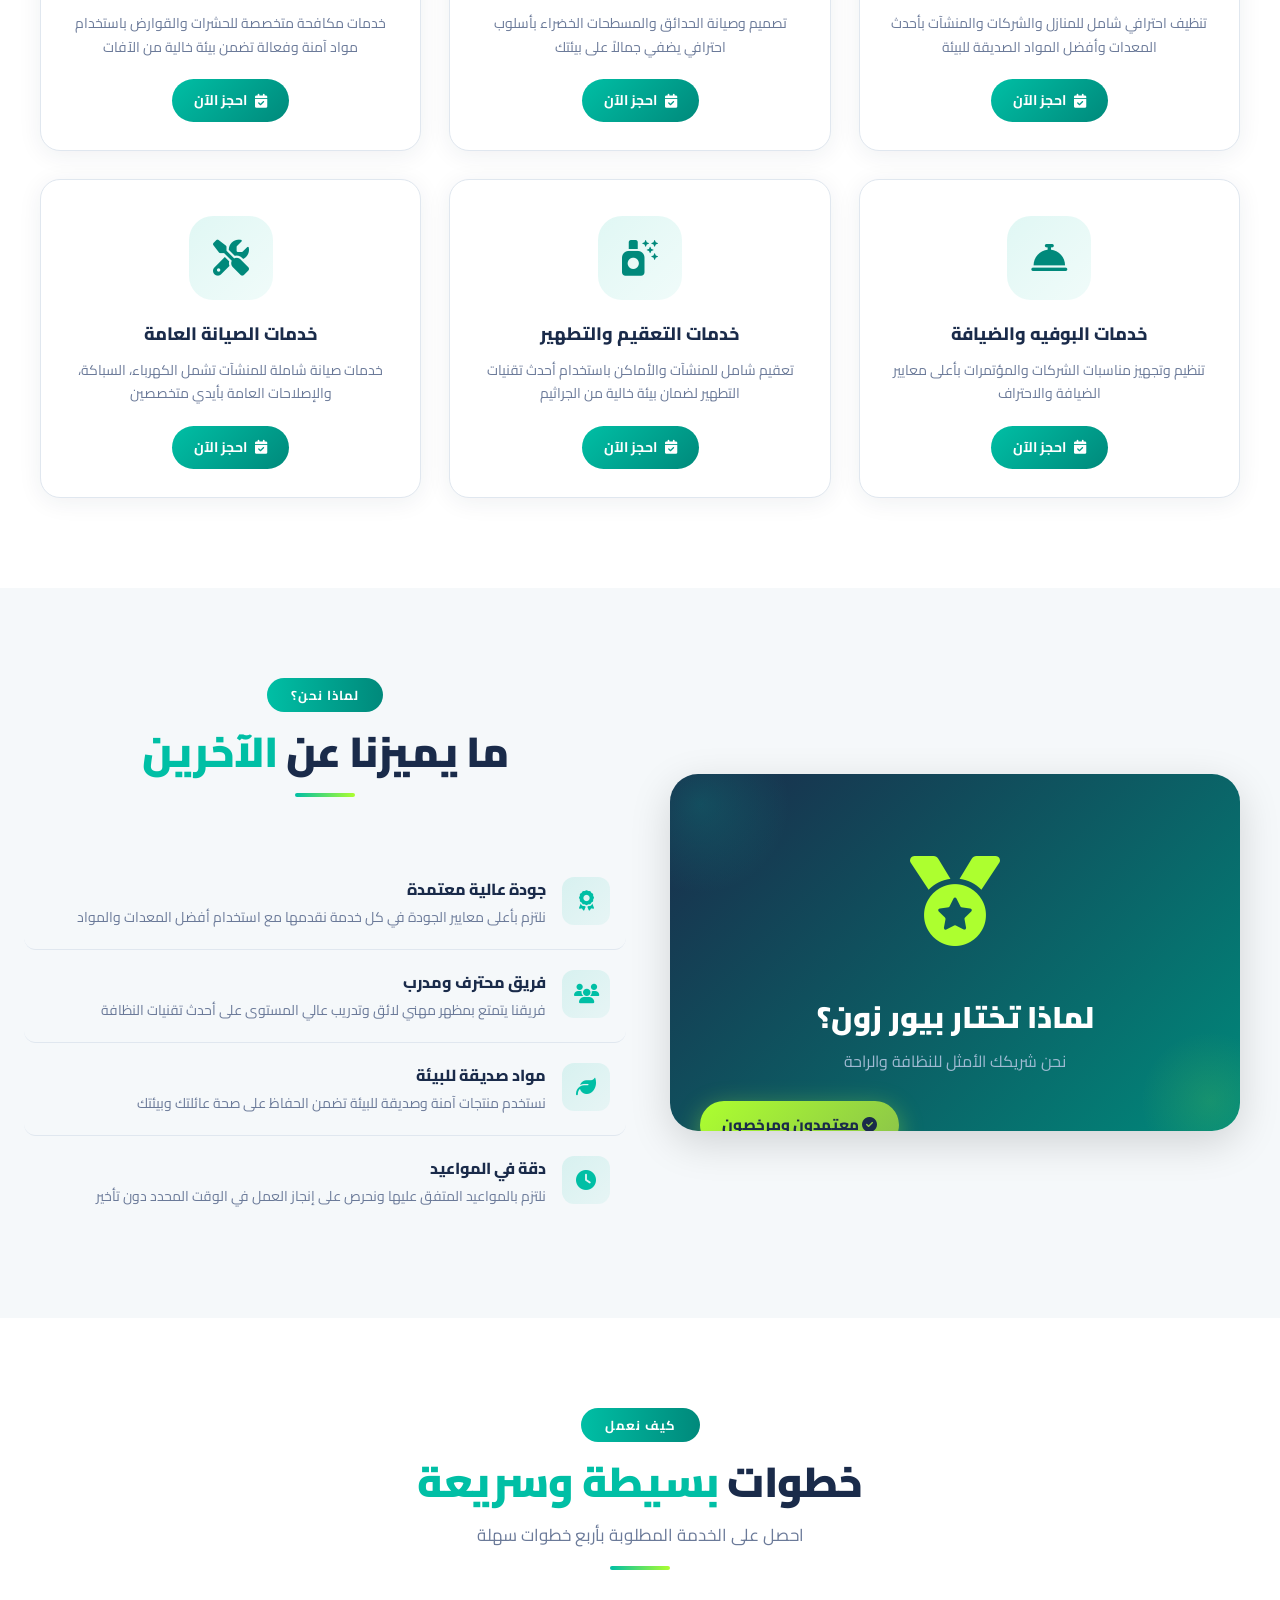
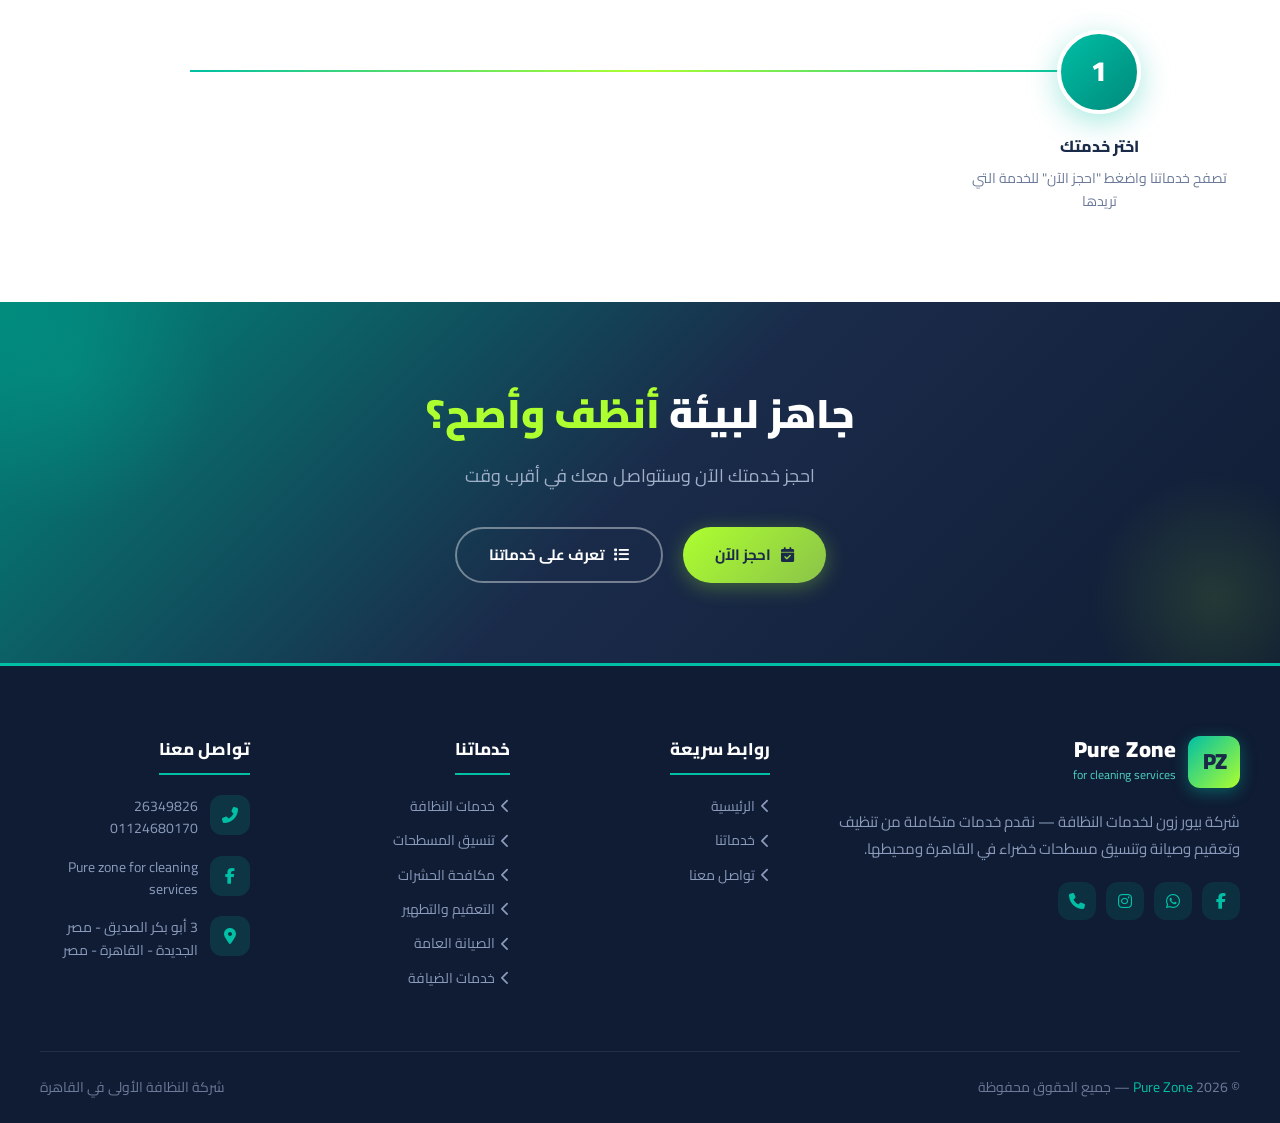
==== commit 1b4fed91: "Add files via upload" ====
--- a/index.html
+++ b/index.html
@@ -154,7 +154,7 @@
           <h3>خدمات النظافة</h3>
           <p>تنظيف احترافي شامل للمنازل والشركات والمنشآت بأحدث المعدات وأفضل المواد الصديقة للبيئة</p>
           <div class="card-actions">
-            <a href="order.html?service=cleaning" class="btn-book"><i class="fas fa-calendar-check"></i> احجز الآن</a>
+            <a href="Order.HTML?service=cleaning" class="btn-book"><i class="fas fa-calendar-check"></i> احجز الآن</a>
           </div>
         </div>
 
@@ -163,7 +163,7 @@
           <h3>تنسيق المسطحات الخضراء</h3>
           <p>تصميم وصيانة الحدائق والمسطحات الخضراء بأسلوب احترافي يضفي جمالاً على بيئتك</p>
           <div class="card-actions">
-            <a href="order.html?service=landscaping" class="btn-book"><i class="fas fa-calendar-check"></i> احجز الآن</a>
+            <a href="Order.HTML?service=landscaping" class="btn-book"><i class="fas fa-calendar-check"></i> احجز الآن</a>
           </div>
         </div>
 
@@ -172,7 +172,7 @@
           <h3>مكافحة الحشرات والآفات</h3>
           <p>خدمات مكافحة متخصصة للحشرات والقوارض باستخدام مواد آمنة وفعالة تضمن بيئة خالية من الآفات</p>
           <div class="card-actions">
-            <a href="order.html?service=pest-control" class="btn-book"><i class="fas fa-calendar-check"></i> احجز الآن</a>
+            <a href="Order.HTML?service=pest-control" class="btn-book"><i class="fas fa-calendar-check"></i> احجز الآن</a>
           </div>
         </div>
 
@@ -181,7 +181,7 @@
           <h3>خدمات البوفيه والضيافة</h3>
           <p>تنظيم وتجهيز مناسبات الشركات والمؤتمرات بأعلى معايير الضيافة والاحتراف</p>
           <div class="card-actions">
-            <a href="order.html?service=catering" class="btn-book"><i class="fas fa-calendar-check"></i> احجز الآن</a>
+            <a href="Order.HTML?service=catering" class="btn-book"><i class="fas fa-calendar-check"></i> احجز الآن</a>
           </div>
         </div>
 
@@ -190,7 +190,7 @@
           <h3>خدمات التعقيم والتطهير</h3>
           <p>تعقيم شامل للمنشآت والأماكن باستخدام أحدث تقنيات التطهير لضمان بيئة خالية من الجراثيم</p>
           <div class="card-actions">
-            <a href="order.html?service=sterilization" class="btn-book"><i class="fas fa-calendar-check"></i> احجز الآن</a>
+            <a href="Order.HTML?service=sterilization" class="btn-book"><i class="fas fa-calendar-check"></i> احجز الآن</a>
           </div>
         </div>
 
@@ -199,7 +199,7 @@
           <h3>خدمات الصيانة العامة</h3>
           <p>خدمات صيانة شاملة للمنشآت تشمل الكهرباء، السباكة، والإصلاحات العامة بأيدي متخصصين</p>
           <div class="card-actions">
-            <a href="order.html?service=maintenance" class="btn-book"><i class="fas fa-calendar-check"></i> احجز الآن</a>
+            <a href="Order.HTML?service=maintenance" class="btn-book"><i class="fas fa-calendar-check"></i> احجز الآن</a>
           </div>
         </div>
 
@@ -346,12 +346,12 @@
       <div>
         <div class="footer-heading">خدماتنا</div>
         <ul class="footer-links">
-          <li><a href="order.html?service=cleaning"><i class="fas fa-chevron-left"></i> خدمات النظافة</a></li>
-          <li><a href="order.html?service=landscaping"><i class="fas fa-chevron-left"></i> تنسيق المسطحات</a></li>
-          <li><a href="order.html?service=pest-control"><i class="fas fa-chevron-left"></i> مكافحة الحشرات</a></li>
-          <li><a href="order.html?service=sterilization"><i class="fas fa-chevron-left"></i> التعقيم والتطهير</a></li>
-          <li><a href="order.html?service=maintenance"><i class="fas fa-chevron-left"></i> الصيانة العامة</a></li>
-          <li><a href="order.html?service=catering"><i class="fas fa-chevron-left"></i> خدمات الضيافة</a></li>
+          <li><a href="Order.HTML?service=cleaning"><i class="fas fa-chevron-left"></i> خدمات النظافة</a></li>
+          <li><a href="Order.HTML?service=landscaping"><i class="fas fa-chevron-left"></i> تنسيق المسطحات</a></li>
+          <li><a href="Order.HTML?service=pest-control"><i class="fas fa-chevron-left"></i> مكافحة الحشرات</a></li>
+          <li><a href="Order.HTML?service=sterilization"><i class="fas fa-chevron-left"></i> التعقيم والتطهير</a></li>
+          <li><a href="Order.HTML?service=maintenance"><i class="fas fa-chevron-left"></i> الصيانة العامة</a></li>
+          <li><a href="Order.HTML?service=catering"><i class="fas fa-chevron-left"></i> خدمات الضيافة</a></li>
         </ul>
       </div>
 
